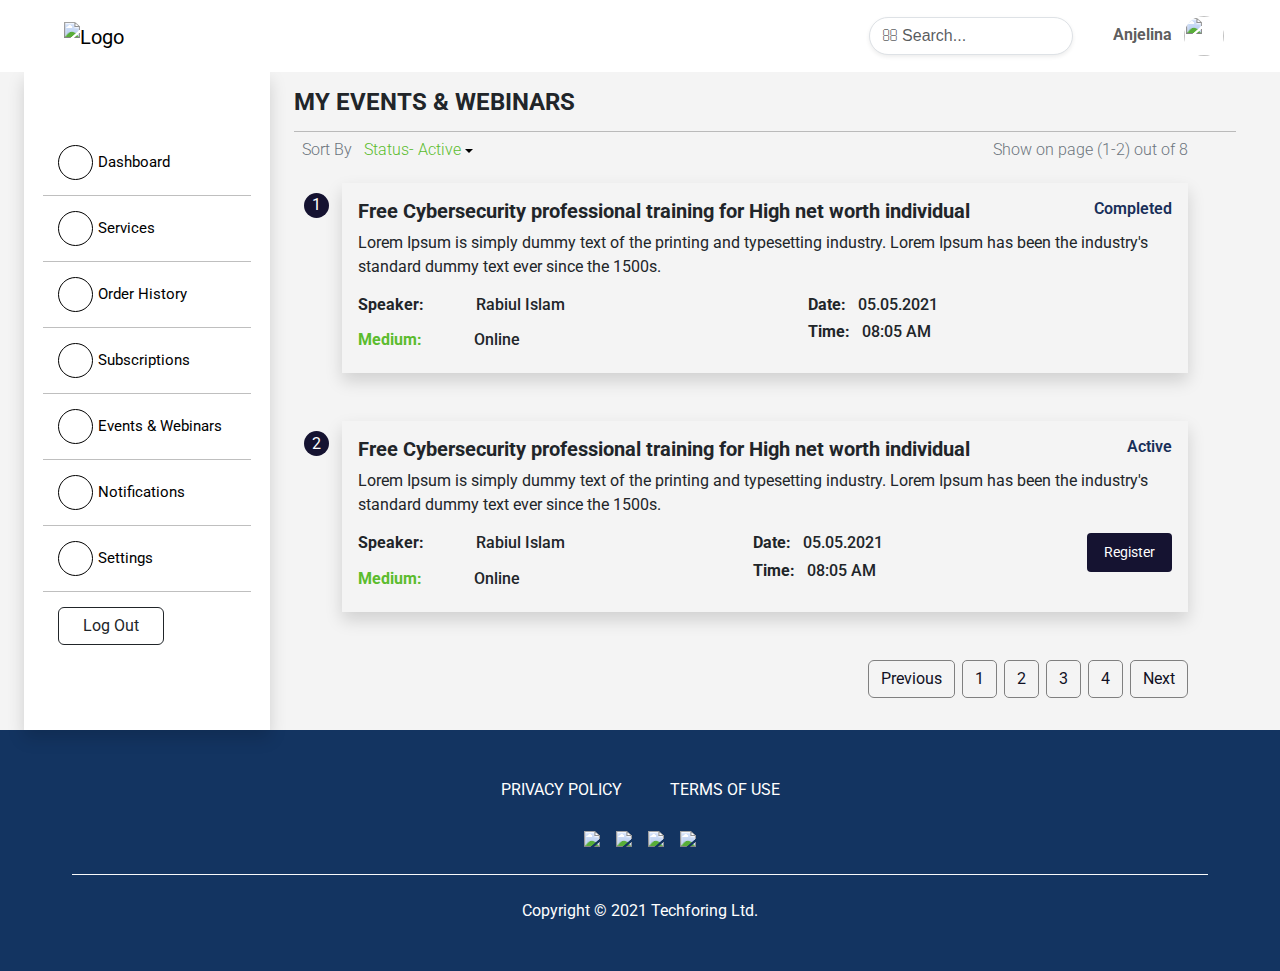
==== events.html @ d832eee8 "Add files via upload" ====
<!DOCTYPE html>
<html lang="en">

<head>
    <meta charset="UTF-8">
    <meta http-equiv="X-UA-Compatible" content="IE=edge">
    <meta name="viewport" content="width=device-width, initial-scale=1.0">
    <link rel="shortcut icon" href="./tfimg/Techforing-Icon.png" type="image/x-icon">
    <title>Services</title>
    <script src="https://kit.fontawesome.com/cf18cbc6fa.js" crossorigin="anonymous"></script>
    <link href="https://cdn.jsdelivr.net/npm/bootstrap@5.0.2/dist/css/bootstrap.min.css" rel="stylesheet">
    <link rel="stylesheet" href="style.css">


</head>

<body>

    <header>
        <nav class="navbar navbar-expand-lg navbar-light bg-white">
            <div class="container-fluid d-flex justify-content-lg-around px-1 px-md-5">
                <a class="navbar-brand ps-0 ps-md-3" href="index.html">
                    <img src="./tfimg/logo.png" width="130" height="65" alt="Logo">
                </a>
                <button class="navbar-toggler" type="button" data-bs-toggle="collapse" data-bs-target="#navbarSupportedContent" aria-controls="navbarSupportedContent" aria-expanded="false" aria-label="Toggle navigation">
                    <span class="navbar-toggler-icon"></span>
                </button>
                <div class="collapse navbar-collapse" id="navbarSupportedContent">
                    <ul class="navbar-nav ms-auto mb-2 mb-lg-0 d-flex align-items-center fw-bolder">
                        <li class="nav-item me-4">
                            <form class="d-flex">
                                <input class="form-control me-2 rounded-pill shadow-sm fontAwesome" type="search" placeholder="&#xf002; Search..." aria-label="Search">
                            </form>
                        </li>

                        <li class="nav-item dropdown">
                            <a class="nav-link" href="#" id="navbarDropdown" role="button" data-bs-toggle="dropdown" aria-expanded="false">
                                Anjelina
                                <img class="ms-2 rounded-circle" src="./tfimg/anjelina.jpg" width="40" height="40"
                                    alt="">
                            </a>
                            <ul class="dropdown-menu border-0 shadow" aria-labelledby="navbarDropdown">
                                <li>
                                    <a class="dropdown-item text-center" href="#">
                                        <i class="fas fa-user me-1"></i> My Profile</a>
                                </li>
                                <li>
                                    <a class="dropdown-item text-center" href="#">
                                        <i class="fas fa-pen me-1"></i> Edit Profile
                                    </a>
                                </li>

                            </ul>
                        </li>
                    </ul>

                </div>
            </div>
        </nav>
    </header>


    <main class="bg-main">

        <div class="offcanvas offcanvas-start" tabindex="-1" id="offcanvasExample" aria-labelledby="offcanvasExampleLabel">
            <div class="offcanvas-header">
                <h5 class="offcanvas-title" id="offcanvasExampleLabel">Menubar</h5>
                <button type="button" class="btn-close text-reset" data-bs-dismiss="offcanvas" aria-label="Close"></button>
            </div>
            <div class="offcanvas-body">
                <ul class="menubar">
                    <li>
                        <a href="dashboard.html">
                            <i class="fas fa-home"></i> Dashboard
                        </a>
                    </li>
                    <li>
                        <a href="services.html">
                            <i class="fas fa-user-cog"></i> Services
                        </a>
                    </li>
                    <li>
                        <a href="orders.html">
                            <i class="fas fa-shopping-cart"></i> Order History
                        </a>
                    </li>
                    <li>
                        <a href="">
                            <i class="fas fa-dollar-sign"></i> Subscriptions
                        </a>
                    </li>
                    <li>
                        <a href="">
                            <i class="far fa-calendar"></i> Events & Webinars
                        </a>
                    </li>
                    <li>
                        <a href="">
                            <i class="far fa-bell"></i> Notifications
                        </a>
                    </li>
                    <li>
                        <a href="">
                            <i class="fas fa-cog"></i> Settings
                        </a>
                    </li>
                    <li>
                        <button type="button" class="btn btn-outline-dark px-4">Log Out</button>
                    </li>
                </ul>
            </div>
        </div>


        <div class="row p-0 mx-0 container-fluid px-0 px-md-4">
            <div class="w-20 bg-white shadow px-1 pt-5 d-none d-lg-block">
                <ul class="menubar">
                    <li>
                        <a href="dashboard.html">
                            <i class="fas fa-home"></i> <span>Dashboard</span>
                        </a>
                    </li>
                    <li>
                        <a href="services.html">
                            <i class="fas fa-user-cog"></i> Services
                        </a>
                    </li>
                    <li>
                        <a href="orders.html">
                            <i class="fas fa-shopping-cart"></i> Order History
                        </a>
                    </li>
                    <li>
                        <a href="">
                            <i class="fas fa-dollar-sign"></i> Subscriptions
                        </a>
                    </li>
                    <li>
                        <a href="">
                            <i class="far fa-calendar"></i> Events & Webinars
                        </a>
                    </li>
                    <li>
                        <a href="">
                            <i class="far fa-bell"></i> Notifications
                        </a>
                    </li>
                    <li>
                        <a href="">
                            <i class="fas fa-cog"></i> Settings
                        </a>
                    </li>
                    <li>
                        <button type="button" class="btn btn-outline-dark px-4">Log Out</button>
                    </li>
                </ul>
            </div>
            <div class="col-12 w-80 ps-lg-3 py-3">

                <button class="btn btn-sm px-3 btn-outline-primary mx-auto mb-5 d-block d-lg-none" type="button" data-bs-toggle="offcanvas" data-bs-target="#offcanvasExample" aria-controls="offcanvasExample">
                    <i class="fas fa-long-arrow-alt-right"></i>
                </button>

                <section class="position-relative px-2">
                    <h4 class="fw-bold border-bottom border-gray pb-14p">MY EVENTS & WEBINARS
                    </h4>

                    <div class="events">
                        <div class="row d-flex justify-content-between ps-2 pe-5">
                            <div class="col-auto">
                                <div class="d-flex">
                                    <h6 class="fw-light text-secondary">Sort By <span class="ms-2 text-green" id="selectedItem">Status- Active</span>
                                    </h6>
                                    <div class="dropdown sorting">
                                        <button class="border-0 bg-transparent p-0 dropdown-toggle" type="button" id="dropdownMenuButton" data-bs-toggle="dropdown" aria-expanded="false">
                                        </button>
                                        <ul class="dropdown-menu" aria-labelledby="dropdownMenuButton">
                                            <li><button id="status-sort" class="dropdown-item">Status- Active</button>
                                            </li>
                                            <li><button class="dropdown-item">Date</button></li>
                                        </ul>
                                    </div>

                                </div>

                            </div>
                            <div class="col-auto">
                                <h6 class="fw-light text-secondary">Show on page (1-2) out of 8</h6>
                            </div>
                        </div>
                        <div class="event-row">
                            <span class="p-1 rounded-circle bg-navy position-absolute start-10p top-10p text-white">1</span>
                            <div class="p-3 shadow">
                                <div class="position-relative">
                                    <h5 class="fw-bold">Free Cybersecurity professional training for High net worth individual
                                    </h5>
                                    <h6 class="status">Completed</h6>
                                </div>
                                <p>Lorem Ipsum is simply dummy text of the printing and typesetting industry. Lorem Ipsum has been the industry's standard dummy text ever since the 1500s.</p>
                                <div class="row d-flex justify-content-between">
                                    <div class="col-auto">
                                        <h6><span class="fw-bold me-5">Speaker:</span> Rabiul Islam</h6>
                                        <h6 class="mt-3"><span class="fw-bold me-5 text-green">Medium:</span> Online
                                        </h6>
                                    </div>
                                    <div class="col-auto ">
                                        <h6>
                                            <i class="far fa-calendar-check "></i>
                                            <span class=" fw-bold mx-2 ">Date:</span>
                                            <span class="eventDate">05.05.2021</span>
                                        </h6>
                                        <h6>
                                            <i class="mt-3 far fa-clock "></i>
                                            <span class=" fw-bold mx-2 ">Time:</span> 08:05 AM
                                        </h6>
                                    </div>
                                    <div class="col-auto">
                                        <button class="d-none btn btn-sm bg-navy ms-0 ms-md-4 text-white px-3 py-2 ">Register</button>
                                    </div>
                                </div>
                            </div>
                        </div>
                        <div class="event-row">
                            <span class="p-1 rounded-circle bg-navy position-absolute start-10p top-10p text-white">2</span>
                            <div class="p-3 shadow">
                                <div class="position-relative">
                                    <h5 class="fw-bold">Free Cybersecurity professional training for High net worth individual
                                    </h5>
                                    <h6 class="status">Active</h6>
                                </div>
                                <p>Lorem Ipsum is simply dummy text of the printing and typesetting industry. Lorem Ipsum has been the industry's standard dummy text ever since the 1500s.</p>
                                <div class="row d-flex justify-content-between">
                                    <div class="col-auto">
                                        <h6><span class="fw-bold me-5">Speaker:</span> Rabiul Islam</h6>
                                        <h6 class="mt-3"><span class="fw-bold me-5 text-green">Medium:</span> Online
                                        </h6>
                                    </div>
                                    <div class="col-auto ">
                                        <h6>
                                            <i class="far fa-calendar-check "></i>
                                            <span class=" fw-bold mx-2 ">Date:</span> <span class="eventDate">05.05.2021</span>
                                        </h6>
                                        <h6>
                                            <i class="mt-3 far fa-clock "></i>
                                            <span class=" fw-bold mx-2 ">Time:</span> 08:05 AM
                                        </h6>
                                    </div>
                                    <div class="col-auto">
                                        <button class=" btn btn-sm bg-navy ms-0 ms-md-4 text-white px-3 py-2 ">Register</button>
                                    </div>
                                </div>
                            </div>
                        </div>
                        <div class="event-row">
                            <span class="p-1 rounded-circle bg-navy position-absolute start-10p top-10p text-white">3</span>
                            <div class="p-3 shadow">
                                <div class="position-relative">
                                    <h5 class="fw-bold">Free Cybersecurity professional training for High net worth individual
                                    </h5>
                                    <h6 class="status">Completed</h6>
                                </div>
                                <p>Lorem Ipsum is simply dummy text of the printing and typesetting industry. Lorem Ipsum has been the industry's standard dummy text ever since the 1500s.</p>
                                <div class="row d-flex justify-content-between">
                                    <div class="col-auto">
                                        <h6><span class="fw-bold me-5">Speaker:</span> Rabiul Islam</h6>
                                        <h6 class="mt-3"><span class="fw-bold me-5 text-green">Medium:</span> Online
                                        </h6>
                                    </div>
                                    <div class="col-auto ">
                                        <h6>
                                            <i class="far fa-calendar-check "></i>
                                            <span class=" fw-bold mx-2 ">Date:</span> <span class="eventDate">05.05.2021</span>
                                        </h6>
                                        <h6>
                                            <i class="mt-3 far fa-clock "></i>
                                            <span class=" fw-bold mx-2 ">Time:</span> 08:05 AM
                                        </h6>
                                    </div>
                                    <div class="col-auto">
                                        <button class="d-none btn btn-sm bg-navy ms-0 ms-md-4 text-white px-3 py-2 ">Register</button>
                                    </div>
                                </div>
                            </div>
                        </div>
                        <div class="event-row">
                            <span class="p-1 rounded-circle bg-navy position-absolute start-10p top-10p text-white">4</span>
                            <div class="p-3 shadow">
                                <div class="position-relative">
                                    <h5 class="fw-bold">Free Cybersecurity professional training for High net worth individual
                                    </h5>
                                    <h6 class="status">Active</h6>
                                </div>
                                <p>Lorem Ipsum is simply dummy text of the printing and typesetting industry. Lorem Ipsum has been the industry's standard dummy text ever since the 1500s.</p>
                                <div class="row d-flex justify-content-between">
                                    <div class="col-auto">
                                        <h6><span class="fw-bold me-5">Speaker:</span> Rabiul Islam</h6>
                                        <h6 class="mt-3"><span class="fw-bold me-5 text-green">Medium:</span> Online
                                        </h6>
                                    </div>
                                    <div class="col-auto ">
                                        <h6>
                                            <i class="far fa-calendar-check "></i>
                                            <span class=" fw-bold mx-2 ">Date:</span> <span class="eventDate">05.05.2021</span>
                                        </h6>
                                        <h6>
                                            <i class="mt-3 far fa-clock "></i>
                                            <span class=" fw-bold mx-2 ">Time:</span> 08:05 AM
                                        </h6>
                                    </div>
                                    <div class="col-auto">
                                        <button class=" btn btn-sm bg-navy ms-0 ms-md-4 text-white px-3 py-2 ">Register</button>
                                    </div>
                                </div>
                            </div>
                        </div>
                        <div class="event-row">
                            <span class="p-1 rounded-circle bg-navy position-absolute start-10p top-10p text-white">5</span>
                            <div class="p-3 shadow">
                                <div class="position-relative">
                                    <h5 class="fw-bold">Free Cybersecurity professional training for High net worth individual
                                    </h5>
                                    <h6 class="status">Active</h6>
                                </div>
                                <p>Lorem Ipsum is simply dummy text of the printing and typesetting industry. Lorem Ipsum has been the industry's standard dummy text ever since the 1500s.</p>
                                <div class="row d-flex justify-content-between">
                                    <div class="col-auto">
                                        <h6><span class="fw-bold me-5">Speaker:</span> Rabiul Islam</h6>
                                        <h6 class="mt-3"><span class="fw-bold me-5 text-green">Medium:</span> Online
                                        </h6>
                                    </div>
                                    <div class="col-auto ">
                                        <h6>
                                            <i class="far fa-calendar-check "></i>
                                            <span class=" fw-bold mx-2 ">Date:</span> <span class="eventDate">05.05.2021</span>
                                        </h6>
                                        <h6>
                                            <i class="mt-3 far fa-clock "></i>
                                            <span class=" fw-bold mx-2 ">Time:</span> 08:05 AM
                                        </h6>
                                    </div>
                                    <div class="col-auto">
                                        <button class=" btn btn-sm bg-navy ms-0 ms-md-4 text-white px-3 py-2 ">Register</button>
                                    </div>
                                </div>
                            </div>
                        </div>
                        <div class="event-row">
                            <span class="p-1 rounded-circle bg-navy position-absolute start-10p top-10p text-white">6</span>
                            <div class="p-3 shadow">
                                <div class="position-relative">
                                    <h5 class="fw-bold">Free Cybersecurity professional training for High net worth individual
                                    </h5>
                                    <h6 class="status">Active</h6>
                                </div>
                                <p>Lorem Ipsum is simply dummy text of the printing and typesetting industry. Lorem Ipsum has been the industry's standard dummy text ever since the 1500s.</p>
                                <div class="row d-flex justify-content-between">
                                    <div class="col-auto">
                                        <h6><span class="fw-bold me-5">Speaker:</span> Rabiul Islam</h6>
                                        <h6 class="mt-3"><span class="fw-bold me-5 text-green">Medium:</span> Online
                                        </h6>
                                    </div>
                                    <div class="col-auto ">
                                        <h6>
                                            <i class="far fa-calendar-check "></i>
                                            <span class=" fw-bold mx-2 ">Date:</span> <span class="eventDate">05.05.2021</span>
                                        </h6>
                                        <h6>
                                            <i class="mt-3 far fa-clock "></i>
                                            <span class=" fw-bold mx-2 ">Time:</span> 08:05 AM
                                        </h6>
                                    </div>
                                    <div class="col-auto">
                                        <button class=" btn btn-sm bg-navy ms-0 ms-md-4 text-white px-3 py-2 ">Register</button>
                                    </div>
                                </div>
                            </div>
                        </div>
                        <div class="event-row">
                            <span class="p-1 rounded-circle bg-navy position-absolute start-10p top-10p text-white">7</span>
                            <div class="p-3 shadow">
                                <div class="position-relative">
                                    <h5 class="fw-bold">Free Cybersecurity professional training for High net worth individual
                                    </h5>
                                    <h6 class="status">Active</h6>
                                </div>
                                <p>Lorem Ipsum is simply dummy text of the printing and typesetting industry. Lorem Ipsum has been the industry's standard dummy text ever since the 1500s.</p>
                                <div class="row d-flex justify-content-between">
                                    <div class="col-auto">
                                        <h6><span class="fw-bold me-5">Speaker:</span> Rabiul Islam</h6>
                                        <h6 class="mt-3"><span class="fw-bold me-5 text-green">Medium:</span> Online
                                        </h6>
                                    </div>
                                    <div class="col-auto ">
                                        <h6>
                                            <i class="far fa-calendar-check "></i>
                                            <span class=" fw-bold mx-2 ">Date:</span> <span class="eventDate">05.05.2021</span>
                                        </h6>
                                        <h6>
                                            <i class="mt-3 far fa-clock "></i>
                                            <span class=" fw-bold mx-2 ">Time:</span> 08:05 AM
                                        </h6>
                                    </div>
                                    <div class="col-auto">
                                        <button class=" btn btn-sm bg-navy ms-0 ms-md-4 text-white px-3 py-2 ">Register</button>
                                    </div>
                                </div>
                            </div>
                        </div>
                        <div class="event-row">
                            <span class="p-1 rounded-circle bg-navy position-absolute start-10p top-10p text-white">8</span>
                            <div class="p-3 shadow">
                                <div class="position-relative">
                                    <h5 class="fw-bold">Free Cybersecurity professional training for High net worth individual
                                    </h5>
                                    <h6 class="status">Active</h6>
                                </div>
                                <p>Lorem Ipsum is simply dummy text of the printing and typesetting industry. Lorem Ipsum has been the industry's standard dummy text ever since the 1500s.</p>
                                <div class="row d-flex justify-content-between">
                                    <div class="col-auto">
                                        <h6><span class="fw-bold me-5">Speaker:</span> Rabiul Islam</h6>
                                        <h6 class="mt-3"><span class="fw-bold me-5 text-green">Medium:</span> Online
                                        </h6>
                                    </div>
                                    <div class="col-auto ">
                                        <h6>
                                            <i class="far fa-calendar-check "></i>
                                            <span class=" fw-bold mx-2 ">Date:</span> <span class="eventDate">05.05.2021</span>
                                        </h6>
                                        <h6>
                                            <i class="mt-3 far fa-clock "></i>
                                            <span class=" fw-bold mx-2 ">Time:</span> 08:05 AM
                                        </h6>
                                    </div>
                                    <div class="col-auto">
                                        <button class=" btn btn-sm bg-navy ms-0 ms-md-4 text-white px-3 py-2 ">Register</button>
                                    </div>
                                </div>
                            </div>
                        </div>
                    </div>


                    <div class="px-5 mt-5">
                        <nav aria-label="Page navigation example">
                            <ul class="pagination justify-content-end">
                                <li class="page-item">
                                    <button id="prev-btn" class="page-link">Previous</button>
                                </li>
                                <li class="page-item"><button class="page-link">1</button></li>
                                <li class="page-item"><button class="page-link">2</button></li>
                                <li class="page-item"><button class="page-link">3</button></li>
                                <li class="page-item"><button class="page-link">4</button></li>
                                <li class="page-item">
                                    <button id="next-btn" class="page-link">Next</button>
                                </li>
                            </ul>
                        </nav>
                    </div>
                </section>

            </div>
        </div>


    </main>
    <footer class=" bg-blue p-2 pt-4 p-md-5 pb-md-2 ">

        <div class=" d-flex justify-content-center mb-4 ">
            <a href=" " class=" me-5 ">PRIVACY POLICY</a>
            <a href=" ">TERMS OF USE</a>
        </div>

        <div class=" d-flex justify-content-center align-items-center ">
            <a href=" https://www.facebook.com/techforing/ ">
                <img src=" ./tfimg/facebook.png " class=" me-3 " alt=" ">
            </a>
            <a href=" https://www.linkedin.com/company/techforingltd./ ">
                <img src=" ./tfimg/linkedin.png " class=" me-3 " alt=" ">
            </a>
            <a href=" https://twitter.com/techforingltd?lang=en ">
                <img src=" ./tfimg/twitter-(1).png " class=" me-3 " alt=" ">
            </a>
            <a href=" https://www.instagram.com/techforingltd/ ">
                <img src=" ./tfimg/Instagram.png " alt=" ">
            </a>
        </div>

        <div class=" p-3 p-md-4 pb-2 text-center text-white ">
            <p class=" pt-4 border-top border-light ">Copyright &copy; 2021 Techforing Ltd.
            </p>
        </div>
    </footer>

    <script src=" https://cdn.jsdelivr.net/npm/bootstrap@5.0.2/dist/js/bootstrap.bundle.min.js "></script>
    <script src=" menubar.js "></script>
    <script>
        let selectedItem = document.getElementById('selectedItem');

        let dropdownItems = document.querySelectorAll('.sorting .dropdown-menu .dropdown-item');
        dropdownItems.forEach(item => {
            item.addEventListener('click', () => {
                selectedItem.textContent = item.textContent;
            });
        });


        let statusList = document.querySelectorAll('.event-row .status');
        let eventsContainer = document.querySelector('.events');
        let events = document.querySelectorAll('.event-row');
        let pagesBtn = Array.from(document.querySelectorAll('.pagination li'));
        let prev = document.getElementById('prev-btn');
        let next = document.getElementById('next-btn');
        let statusSortBtn = document.getElementById('status-sort');
        let activeState = 0;
        let pageNo = 0;
        let sorted = false;


        function sorting() {
            let statusArray = [];
            statusList.forEach(status => {
                statusArray.push(status.childNodes[0].textContent);
            });

            let eventsSorted = Array.from(eventsContainer.children);
            eventsSorted.shift();
            let len = statusArray.length;
            for (let i = 0; i < len; i++) {
                for (let j = 0; j < len; j++) {
                    if (statusArray[j] > statusArray[j + 1]) {
                        let tmp = statusArray[j];
                        statusArray[j] = statusArray[j + 1];
                        statusArray[j + 1] = tmp;
                        // for html divs sorting 
                        tmp = eventsSorted[j];
                        eventsSorted[j] = eventsSorted[j + 1];
                        eventsSorted[j + 1] = tmp;
                    }
                }
            }
            eventsSorted.forEach((event, index) => {
                events[index].outerHTML = event.outerHTML;
            });
        }
        statusSortBtn.addEventListener('click', () => {
            if (!sorted) {
                sorting();
                events = document.querySelectorAll('.event-row');
                activeState = 0;
                updateActiveRow('none');
                sorted = true;
            }
        });



        let updateActiveRow = (slide) => {
            events.forEach(row => {
                row.classList.add('d-none');
                if (row.classList.contains('slide-right'))
                    row.classList.remove('slide-right');
                if (row.classList.contains('slide-left'))
                    row.classList.remove('slide-left');
            });

            if (activeState >= events.length || activeState < 0) {
                activeState = 0;
            }
            events[activeState].classList.remove('d-none');
            events[activeState + 1].classList.remove('d-none');

            events[activeState].style.marginTop = '1rem';
            events[activeState + 1].style.marginTop = '3rem';

            if (slide == 'right') {
                events[activeState].classList.add('slide-right');
                events[activeState + 1].classList.add('slide-right');
            } else if (slide == 'left') {
                events[activeState].classList.add('slide-left');
                events[activeState + 1].classList.add('slide-left');
            }

        }

        pagesBtn.shift();
        pagesBtn.pop();

        pagesBtn.forEach((btn) => {
            btn.addEventListener('click', () => {
                let index = parseInt(btn.textContent);
                let slide = pageNo < index ? 'right' : 'left';
                activeState = index == 1 ? 0 : (index * 2) - 2;
                updateActiveRow(slide);
                pageNo = index;
            })
        });

        updateActiveRow('none');

        next.addEventListener('click', () => {
            activeState += 2;
            updateActiveRow('right');
        });
        prev.addEventListener('click', () => {
            activeState -= 2;
            updateActiveRow('left');
        });
    </script>
</body>

</html>
---- style.css ----
@import url('https://fonts.googleapis.com/css2?family=Roboto&display=swap');
body {
    font-family: 'Roboto', sans-serif;
}

.nav-item .dropdown-menu li a {
    padding: 10px;
}

.nav-item .dropdown-menu li:hover {
    border-left: 4px solid rgb(130, 190, 40);
}

.menubar {
    list-style-type: none;
    padding: 10px 15px;
}

.menubar li {
    padding: 15px 0;
    padding-left: 15px;
    border-bottom: 1px solid rgba(128, 128, 128, 0.5);
}

.menubar li a {
    text-decoration: none;
    font-size: 15px;
    text-align: center;
    color: black;
    display: flex;
    align-items: center;
}

.menubar li:last-child {
    border: none;
}

.menubar li i {
    padding: 8px;
    border: 1px solid black;
    border-radius: 50%;
    width: 35px;
    height: 35px;
    margin-right: 5px;
    display: flex;
    justify-content: center;
    align-items: center;
}


/* .menubar li i:after {
    content: '';
    padding-top: 100%;
    display: inline-block;
    vertical-align: middle;
} */


/* custom styles  */

.bg-main {
    background-color: #F4F4F4;
}

.bg-navy {
    background-color: #151331;
}

.bg-lightgreen {
    background-color: #E1E6F1;
}

.bg-blue {
    background-color: rgb(19, 52, 97);
}

.text-navy {
    color: #182F59;
}

.text-green {
    color: #5BBC2E;
}

.border-gray {
    border-color: rgba(128, 128, 128, 0.5) !important;
}

.fs-14 {
    font-size: 14px;
}

.fw-semi {
    font-weight: 600;
}

.pb-14p {
    padding-bottom: 14px !important;
}

.top-10p {
    top: 10px !important;
}

.start-10p {
    left: 10px !important;
}

.rounded-5 {
    border-radius: 0.75rem !important;
}

.pagination .page-item:not(:last-child) {
    margin-right: 0.5rem !important;
}

.pagination .page-link {
    color: #111125;
    background: transparent;
    border-radius: 5px;
    border-color: gray;
}

.pagination .page-link:hover {
    background: rgb(230, 229, 229);
}

.pagination .page-link:hover {
    color: #111125;
}

.shadow-md {
    box-shadow: 5px 0.5rem 0.25rem rgba(0, 0, 0, .15) !important;
}

.view-btn {
    text-decoration: none;
    color: rgb(130, 190, 40);
}

.view-btn:hover {
    text-decoration: underline;
    color: rgb(100, 156, 15);
}

.fontAwesome {
    font-family: 'Helvetica', FontAwesome, sans-serif;
}

.text-justify {
    text-align: justify;
}

.line-top-blue::before {
    content: '';
    height: 4px;
    display: inline-block;
    background-color: #182F59;
    margin: 10px auto;
    width: 100%;
}


/* dashboard heading  */

.dashboard-heading h1 {
    font-size: 30px;
}


/* reading list  */

.reading-list .row::after {
    content: '';
    height: 1px;
    display: inline-block;
    background-color: rgba(128, 128, 128, 0.493);
    margin: 10px auto;
    width: 98%;
}

.show-next {
    animation: fadeIn 1s;
}

@keyframes fadeIn {
    0% {
        background-color: rgb(107, 219, 141);
        opacity: 0;
    }
    50% {
        opacity: 0.5;
    }
    100% {
        background-color: white;
        opacity: 1;
    }
}


/*----------------------------
    Services page start 
------------------------------*/

.preview-form {
    margin-top: 2rem;
}

.whom-we-serve h6::before,
.process-of-cleaning h6::before {
    content: '\25CF';
    font-size: 20px;
    color: #182F59;
    margin-right: 5px;
}

ul,
ol {
    padding-left: 1rem;
}

ul li,
ol li {
    list-style-position: outside;
}


/*----------------------------
    Services page end
------------------------------*/

.event-row {
    padding-right: 3rem!important;
    padding-left: 3rem!important;
    position: relative;
}

.event-row>span {
    width: 25px;
    height: 25px;
    display: flex;
    justify-content: center;
    align-items: center;
}

.event-row .status {
    right: 0;
    top: 0;
    position: absolute;
    font-weight: 600;
    color: #182F59;
}

.slide-right {
    animation: slideRight 1s forwards;
    position: relative;
}

@keyframes slideRight {
    0% {
        left: -100%;
        opacity: 0;
    }
    100% {
        left: 0;
        opacity: 1;
    }
}

.slide-left {
    animation: slideLeft 1s backwards;
    position: relative;
}

@keyframes slideLeft {
    0% {
        right: -100%;
        opacity: 0;
    }
    100% {
        right: 0;
        opacity: 1;
    }
}


/* footer  */

footer a {
    text-decoration: none;
    color: white;
}

footer a:hover {
    color: rgb(211, 209, 209);
    transition: color 0.5s linear;
}

footer img {
    width: 40px;
    height: 40px;
}

footer img:hover {
    width: 50px;
    height: 50px;
    transition: width .2s, height .2s linear;
}


/* responsiveness */

@media (min-width: 992px) {
    .col-w-45 {
        width: 45% !important;
    }
    .w-20 {
        width: 20%;
    }
    .w-80 {
        width: 80%;
    }
}

@media (min-width: 768px) {
    .col-w-45 {
        width: 48% !important;
    }
}

@media (min-width: 550px) {
    .top-sm-0 {
        top: 0 !important;
    }
    .preview-form {
        margin-top: 0;
    }
}
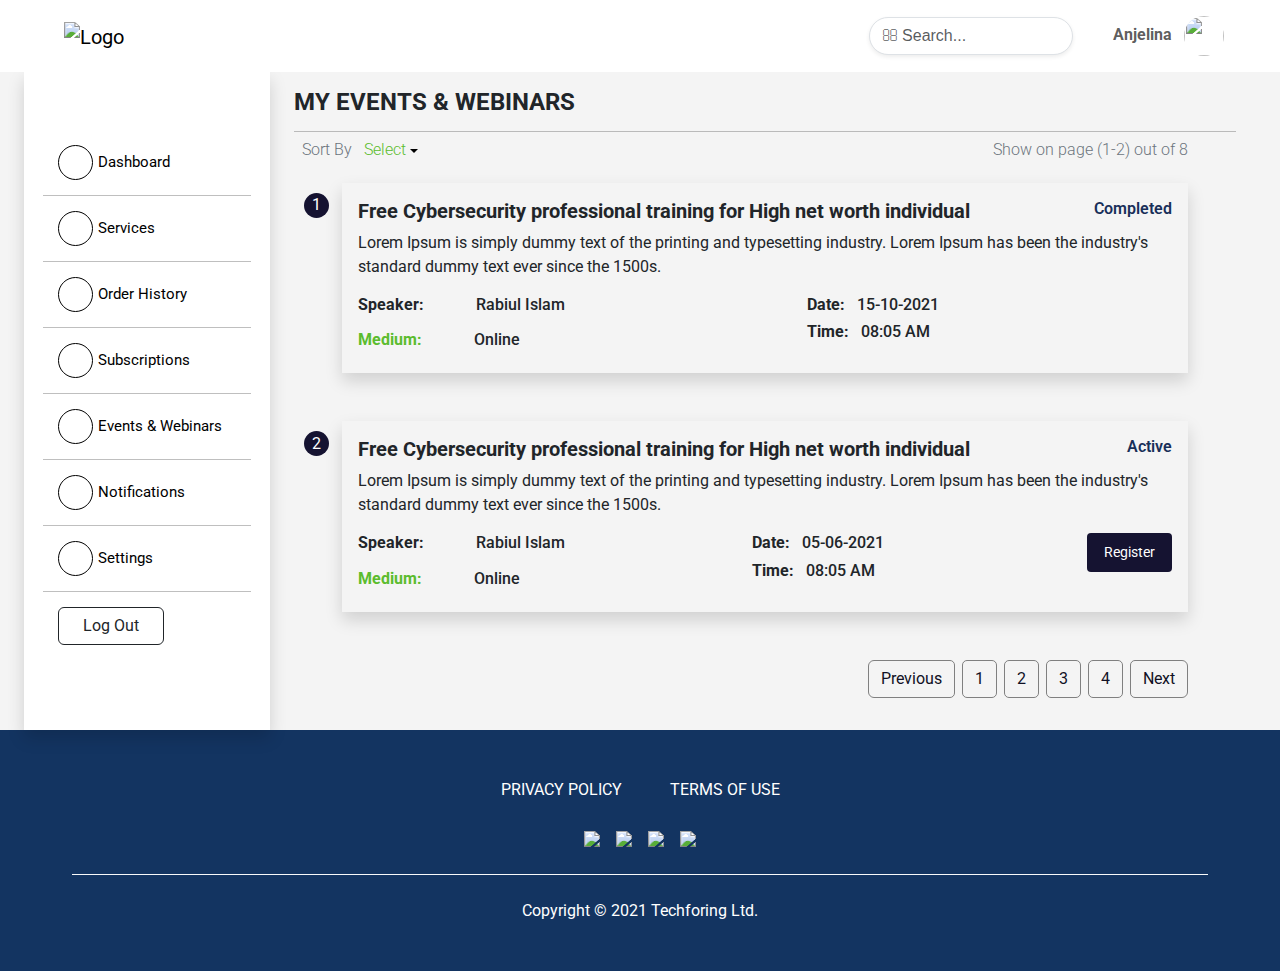
==== commit abedec01: "Update events.html" ====
--- a/events.html
+++ b/events.html
@@ -169,7 +169,7 @@
                         <div class="row d-flex justify-content-between ps-2 pe-5">
                             <div class="col-auto">
                                 <div class="d-flex">
-                                    <h6 class="fw-light text-secondary">Sort By <span class="ms-2 text-green" id="selectedItem">Status- Active</span>
+                                    <h6 class="fw-light text-secondary">Sort By <span class="ms-2 text-green" id="selectedItem">Select</span>
                                     </h6>
                                     <div class="dropdown sorting">
                                         <button class="border-0 bg-transparent p-0 dropdown-toggle" type="button" id="dropdownMenuButton" data-bs-toggle="dropdown" aria-expanded="false">
@@ -177,7 +177,7 @@
                                         <ul class="dropdown-menu" aria-labelledby="dropdownMenuButton">
                                             <li><button id="status-sort" class="dropdown-item">Status- Active</button>
                                             </li>
-                                            <li><button class="dropdown-item">Date</button></li>
+                                            <li><button id="date-sort" class="dropdown-item">Date</button></li>
                                         </ul>
                                     </div>
 
@@ -207,7 +207,7 @@
                                         <h6>
                                             <i class="far fa-calendar-check "></i>
                                             <span class=" fw-bold mx-2 ">Date:</span>
-                                            <span class="eventDate">05.05.2021</span>
+                                            <span class="eventDate">15-10-2021</span>
                                         </h6>
                                         <h6>
                                             <i class="mt-3 far fa-clock "></i>
@@ -238,7 +238,7 @@
                                     <div class="col-auto ">
                                         <h6>
                                             <i class="far fa-calendar-check "></i>
-                                            <span class=" fw-bold mx-2 ">Date:</span> <span class="eventDate">05.05.2021</span>
+                                            <span class=" fw-bold mx-2 ">Date:</span> <span class="eventDate">05-06-2021</span>
                                         </h6>
                                         <h6>
                                             <i class="mt-3 far fa-clock "></i>
@@ -269,7 +269,7 @@
                                     <div class="col-auto ">
                                         <h6>
                                             <i class="far fa-calendar-check "></i>
-                                            <span class=" fw-bold mx-2 ">Date:</span> <span class="eventDate">05.05.2021</span>
+                                            <span class=" fw-bold mx-2 ">Date:</span> <span class="eventDate">05-07-2021</span>
                                         </h6>
                                         <h6>
                                             <i class="mt-3 far fa-clock "></i>
@@ -300,7 +300,7 @@
                                     <div class="col-auto ">
                                         <h6>
                                             <i class="far fa-calendar-check "></i>
-                                            <span class=" fw-bold mx-2 ">Date:</span> <span class="eventDate">05.05.2021</span>
+                                            <span class=" fw-bold mx-2 ">Date:</span> <span class="eventDate">05-05-2021</span>
                                         </h6>
                                         <h6>
                                             <i class="mt-3 far fa-clock "></i>
@@ -331,7 +331,7 @@
                                     <div class="col-auto ">
                                         <h6>
                                             <i class="far fa-calendar-check "></i>
-                                            <span class=" fw-bold mx-2 ">Date:</span> <span class="eventDate">05.05.2021</span>
+                                            <span class=" fw-bold mx-2 ">Date:</span> <span class="eventDate">05-08-2021</span>
                                         </h6>
                                         <h6>
                                             <i class="mt-3 far fa-clock "></i>
@@ -362,7 +362,7 @@
                                     <div class="col-auto ">
                                         <h6>
                                             <i class="far fa-calendar-check "></i>
-                                            <span class=" fw-bold mx-2 ">Date:</span> <span class="eventDate">05.05.2021</span>
+                                            <span class=" fw-bold mx-2 ">Date:</span> <span class="eventDate">05-05-2021</span>
                                         </h6>
                                         <h6>
                                             <i class="mt-3 far fa-clock "></i>
@@ -393,7 +393,7 @@
                                     <div class="col-auto ">
                                         <h6>
                                             <i class="far fa-calendar-check "></i>
-                                            <span class=" fw-bold mx-2 ">Date:</span> <span class="eventDate">05.05.2021</span>
+                                            <span class=" fw-bold mx-2 ">Date:</span> <span class="eventDate">05-09-2021</span>
                                         </h6>
                                         <h6>
                                             <i class="mt-3 far fa-clock "></i>
@@ -424,7 +424,7 @@
                                     <div class="col-auto ">
                                         <h6>
                                             <i class="far fa-calendar-check "></i>
-                                            <span class=" fw-bold mx-2 ">Date:</span> <span class="eventDate">05.05.2021</span>
+                                            <span class=" fw-bold mx-2 ">Date:</span> <span class="eventDate">05-05-2021</span>
                                         </h6>
                                         <h6>
                                             <i class="mt-3 far fa-clock "></i>
@@ -505,32 +505,44 @@
 
 
         let statusList = document.querySelectorAll('.event-row .status');
+        let dateList = document.querySelectorAll('.event-row .eventDate');
         let eventsContainer = document.querySelector('.events');
         let events = document.querySelectorAll('.event-row');
         let pagesBtn = Array.from(document.querySelectorAll('.pagination li'));
         let prev = document.getElementById('prev-btn');
         let next = document.getElementById('next-btn');
         let statusSortBtn = document.getElementById('status-sort');
+        let dateSortBtn = document.getElementById('date-sort');
         let activeState = 0;
         let pageNo = 0;
-        let sorted = false;
-
-
-        function sorting() {
-            let statusArray = [];
-            statusList.forEach(status => {
-                statusArray.push(status.childNodes[0].textContent);
-            });
+        let sortedStatus, sortedDate = false;
+
+
+
+        function sorting(type) {
+            let array = [];
+
+            if (type == 'date') {
+                dateList.forEach(date => {
+                    array.push(date.childNodes[0].textContent);
+                    console.log(date.childNodes[0].textContent);
+                });
+            } else {
+                statusList.forEach(status => {
+                    array.push(status.childNodes[0].textContent);
+                });
+            }
+
 
             let eventsSorted = Array.from(eventsContainer.children);
             eventsSorted.shift();
-            let len = statusArray.length;
+            let len = array.length;
             for (let i = 0; i < len; i++) {
                 for (let j = 0; j < len; j++) {
-                    if (statusArray[j] > statusArray[j + 1]) {
-                        let tmp = statusArray[j];
-                        statusArray[j] = statusArray[j + 1];
-                        statusArray[j + 1] = tmp;
+                    if (array[j] > array[j + 1]) {
+                        let tmp = array[j];
+                        array[j] = array[j + 1];
+                        array[j + 1] = tmp;
                         // for html divs sorting 
                         tmp = eventsSorted[j];
                         eventsSorted[j] = eventsSorted[j + 1];
@@ -542,13 +554,23 @@
                 events[index].outerHTML = event.outerHTML;
             });
         }
+
         statusSortBtn.addEventListener('click', () => {
-            if (!sorted) {
+            if (!sortedStatus) {
                 sorting();
                 events = document.querySelectorAll('.event-row');
                 activeState = 0;
                 updateActiveRow('none');
-                sorted = true;
+                sortedStatus = true;
+            }
+        });
+        dateSortBtn.addEventListener('click', () => {
+            if (!sortedDate) {
+                sorting();
+                events = document.querySelectorAll('.event-row');
+                activeState = 0;
+                updateActiveRow('none');
+                sortedDate = true;
             }
         });
 
@@ -608,4 +630,4 @@
     </script>
 </body>
 
-</html>+</html>
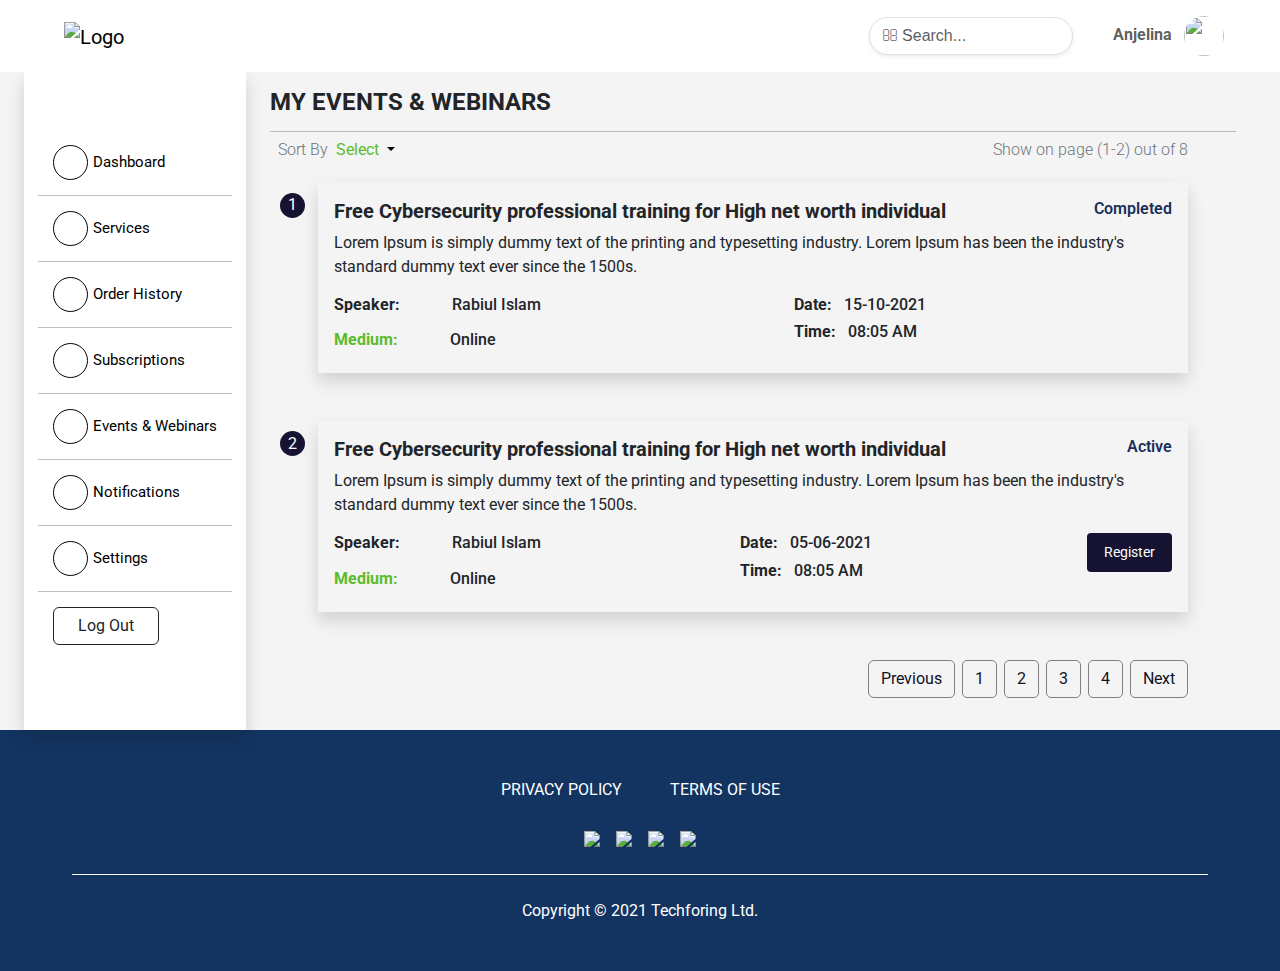
==== commit 1be4392d: "Add files via upload" ====
--- a/events.html
+++ b/events.html
@@ -6,7 +6,7 @@
     <meta http-equiv="X-UA-Compatible" content="IE=edge">
     <meta name="viewport" content="width=device-width, initial-scale=1.0">
     <link rel="shortcut icon" href="./tfimg/Techforing-Icon.png" type="image/x-icon">
-    <title>Services</title>
+    <title>Events</title>
     <script src="https://kit.fontawesome.com/cf18cbc6fa.js" crossorigin="anonymous"></script>
     <link href="https://cdn.jsdelivr.net/npm/bootstrap@5.0.2/dist/css/bootstrap.min.css" rel="stylesheet">
     <link rel="stylesheet" href="style.css">
@@ -85,22 +85,22 @@
                         </a>
                     </li>
                     <li>
-                        <a href="">
+                        <a href="subscriptions.html">
                             <i class="fas fa-dollar-sign"></i> Subscriptions
                         </a>
                     </li>
                     <li>
-                        <a href="">
+                        <a href="events.html">
                             <i class="far fa-calendar"></i> Events & Webinars
                         </a>
                     </li>
                     <li>
-                        <a href="">
+                        <a href="notifications.html">
                             <i class="far fa-bell"></i> Notifications
                         </a>
                     </li>
                     <li>
-                        <a href="">
+                        <a href="settings.html">
                             <i class="fas fa-cog"></i> Settings
                         </a>
                     </li>
@@ -117,7 +117,7 @@
                 <ul class="menubar">
                     <li>
                         <a href="dashboard.html">
-                            <i class="fas fa-home"></i> <span>Dashboard</span>
+                            <i class="fas fa-home"></i> Dashboard
                         </a>
                     </li>
                     <li>
@@ -131,22 +131,22 @@
                         </a>
                     </li>
                     <li>
-                        <a href="">
+                        <a href="subscriptions.html">
                             <i class="fas fa-dollar-sign"></i> Subscriptions
                         </a>
                     </li>
                     <li>
-                        <a href="">
+                        <a href="events.html">
                             <i class="far fa-calendar"></i> Events & Webinars
                         </a>
                     </li>
                     <li>
-                        <a href="">
+                        <a href="notifications.html">
                             <i class="far fa-bell"></i> Notifications
                         </a>
                     </li>
                     <li>
-                        <a href="">
+                        <a href="settings.html">
                             <i class="fas fa-cog"></i> Settings
                         </a>
                     </li>
@@ -161,7 +161,8 @@
                     <i class="fas fa-long-arrow-alt-right"></i>
                 </button>
 
-                <section class="position-relative px-2">
+
+                <section class="position-relative px-0 px-md-2 overflow-hidden">
                     <h4 class="fw-bold border-bottom border-gray pb-14p">MY EVENTS & WEBINARS
                     </h4>
 
@@ -169,30 +170,50 @@
                         <div class="row d-flex justify-content-between ps-2 pe-5">
                             <div class="col-auto">
                                 <div class="d-flex">
-                                    <h6 class="fw-light text-secondary">Sort By <span class="ms-2 text-green" id="selectedItem">Select</span>
+                                    <h6 class="fw-light text-secondary">Sort By
                                     </h6>
                                     <div class="dropdown sorting">
-                                        <button class="border-0 bg-transparent p-0 dropdown-toggle" type="button" id="dropdownMenuButton" data-bs-toggle="dropdown" aria-expanded="false">
+                                        <button class="dropdown-toggle" type="button" id="dropdownMenuButton" data-bs-toggle="dropdown" aria-expanded="false"><span
+                                                class="ms-2 text-green" id="selectedItem">Select</span>
                                         </button>
+
                                         <ul class="dropdown-menu" aria-labelledby="dropdownMenuButton">
-                                            <li><button id="status-sort" class="dropdown-item">Status- Active</button>
+                                            <li><button class="dropdown-item" onclick="location.reload();">Default</button></li>
+                                            <li>
+                                                <button class="dropdown-item">Status &#x25BA;</button>
+                                                <ul class="dropdown-menu dropdown-submenu">
+                                                    <li>
+                                                        <button id="status-active" class="dropdown-item">Active</button>
+                                                        <button id="status-completed" class="dropdown-item">Completed</button>
+                                                    </li>
+                                                </ul>
                                             </li>
-                                            <li><button id="date-sort" class="dropdown-item">Date</button></li>
+                                            <li>
+                                                <button class="dropdown-item time-btn">
+                                                    Choose Time &#x25BA;
+                                                </button>
+                                                <ul class="dropdown-menu dropdown-submenu">
+                                                    <li>
+                                                        <button class="dropdown-item">
+                                                            <input type="month" name="" id="event-time">
+                                                        </button>
+                                                    </li>
+                                                </ul>
+                                            </li>
                                         </ul>
                                     </div>
 
                                 </div>
-
                             </div>
                             <div class="col-auto">
-                                <h6 class="fw-light text-secondary">Show on page (1-2) out of 8</h6>
-                            </div>
-                        </div>
-                        <div class="event-row">
-                            <span class="p-1 rounded-circle bg-navy position-absolute start-10p top-10p text-white">1</span>
-                            <div class="p-3 shadow">
-                                <div class="position-relative">
-                                    <h5 class="fw-bold">Free Cybersecurity professional training for High net worth individual
+                                <h6 class="fw-light text-secondary">Show on page (<span id="current-events-no">1-2</span>) out of 8</h6>
+                            </div>
+                        </div>
+                        <div class="event-row">
+                            <span class="event-order">1</span>
+                            <div class="p-3 shadow">
+                                <div class="position-relative">
+                                    <h5 class="text-truncate">Free Cybersecurity professional training for High net worth individual
                                     </h5>
                                     <h6 class="status">Completed</h6>
                                 </div>
@@ -221,10 +242,10 @@
                             </div>
                         </div>
                         <div class="event-row">
-                            <span class="p-1 rounded-circle bg-navy position-absolute start-10p top-10p text-white">2</span>
-                            <div class="p-3 shadow">
-                                <div class="position-relative">
-                                    <h5 class="fw-bold">Free Cybersecurity professional training for High net worth individual
+                            <span class="event-order">2</span>
+                            <div class="p-3 shadow">
+                                <div class="position-relative">
+                                    <h5 class="text-truncate">Free Cybersecurity professional training for High net worth individual
                                     </h5>
                                     <h6 class="status">Active</h6>
                                 </div>
@@ -252,10 +273,10 @@
                             </div>
                         </div>
                         <div class="event-row">
-                            <span class="p-1 rounded-circle bg-navy position-absolute start-10p top-10p text-white">3</span>
-                            <div class="p-3 shadow">
-                                <div class="position-relative">
-                                    <h5 class="fw-bold">Free Cybersecurity professional training for High net worth individual
+                            <span class="event-order">3</span>
+                            <div class="p-3 shadow">
+                                <div class="position-relative">
+                                    <h5 class="text-truncate">Free Cybersecurity professional training for High net worth individual
                                     </h5>
                                     <h6 class="status">Completed</h6>
                                 </div>
@@ -283,10 +304,10 @@
                             </div>
                         </div>
                         <div class="event-row">
-                            <span class="p-1 rounded-circle bg-navy position-absolute start-10p top-10p text-white">4</span>
-                            <div class="p-3 shadow">
-                                <div class="position-relative">
-                                    <h5 class="fw-bold">Free Cybersecurity professional training for High net worth individual
+                            <span class="event-order">4</span>
+                            <div class="p-3 shadow">
+                                <div class="position-relative">
+                                    <h5 class="text-truncate">Free Cybersecurity professional training for High net worth individual
                                     </h5>
                                     <h6 class="status">Active</h6>
                                 </div>
@@ -314,10 +335,10 @@
                             </div>
                         </div>
                         <div class="event-row">
-                            <span class="p-1 rounded-circle bg-navy position-absolute start-10p top-10p text-white">5</span>
-                            <div class="p-3 shadow">
-                                <div class="position-relative">
-                                    <h5 class="fw-bold">Free Cybersecurity professional training for High net worth individual
+                            <span class="event-order">5</span>
+                            <div class="p-3 shadow">
+                                <div class="position-relative">
+                                    <h5 class="text-truncate">Free Cybersecurity professional training for High net worth individual
                                     </h5>
                                     <h6 class="status">Active</h6>
                                 </div>
@@ -345,10 +366,10 @@
                             </div>
                         </div>
                         <div class="event-row">
-                            <span class="p-1 rounded-circle bg-navy position-absolute start-10p top-10p text-white">6</span>
-                            <div class="p-3 shadow">
-                                <div class="position-relative">
-                                    <h5 class="fw-bold">Free Cybersecurity professional training for High net worth individual
+                            <span class="event-order">6</span>
+                            <div class="p-3 shadow">
+                                <div class="position-relative">
+                                    <h5 class="text-truncate">Free Cybersecurity professional training for High net worth individual
                                     </h5>
                                     <h6 class="status">Active</h6>
                                 </div>
@@ -376,10 +397,10 @@
                             </div>
                         </div>
                         <div class="event-row">
-                            <span class="p-1 rounded-circle bg-navy position-absolute start-10p top-10p text-white">7</span>
-                            <div class="p-3 shadow">
-                                <div class="position-relative">
-                                    <h5 class="fw-bold">Free Cybersecurity professional training for High net worth individual
+                            <span class="event-order">7</span>
+                            <div class="p-3 shadow">
+                                <div class="position-relative">
+                                    <h5 class="text-truncate">Free Cybersecurity professional training for High net worth individual
                                     </h5>
                                     <h6 class="status">Active</h6>
                                 </div>
@@ -407,10 +428,10 @@
                             </div>
                         </div>
                         <div class="event-row">
-                            <span class="p-1 rounded-circle bg-navy position-absolute start-10p top-10p text-white">8</span>
-                            <div class="p-3 shadow">
-                                <div class="position-relative">
-                                    <h5 class="fw-bold">Free Cybersecurity professional training for High net worth individual
+                            <span class="event-order">8</span>
+                            <div class="p-3 shadow">
+                                <div class="position-relative">
+                                    <h5 class="text-truncate">Free Cybersecurity professional training for High net worth individual
                                     </h5>
                                     <h6 class="status">Active</h6>
                                 </div>
@@ -440,9 +461,9 @@
                     </div>
 
 
-                    <div class="px-5 mt-5">
+                    <div class="px-0 px-md-5 mt-5">
                         <nav aria-label="Page navigation example">
-                            <ul class="pagination justify-content-end">
+                            <ul class="pagination justify-content-center justify-content-md-end">
                                 <li class="page-item">
                                     <button id="prev-btn" class="page-link">Previous</button>
                                 </li>
@@ -460,8 +481,6 @@
 
             </div>
         </div>
-
-
     </main>
     <footer class=" bg-blue p-2 pt-4 p-md-5 pb-md-2 ">
 
@@ -495,31 +514,47 @@
     <script src=" menubar.js "></script>
     <script>
         let selectedItem = document.getElementById('selectedItem');
-
-        let dropdownItems = document.querySelectorAll('.sorting .dropdown-menu .dropdown-item');
+        let dropdownItems = document.querySelectorAll('.sorting .dropdown-item');
         dropdownItems.forEach(item => {
             item.addEventListener('click', () => {
-                selectedItem.textContent = item.textContent;
+                if (!item.textContent.includes('Time'))
+                    selectedItem.textContent = item.textContent;
             });
         });
-
-
-        let statusList = document.querySelectorAll('.event-row .status');
-        let dateList = document.querySelectorAll('.event-row .eventDate');
+        document.getElementById('event-time').addEventListener('change', (e) => {
+            selectedItem.textContent = 'Time: ' + e.target.value;
+        });
+
+
         let eventsContainer = document.querySelector('.events');
         let events = document.querySelectorAll('.event-row');
         let pagesBtn = Array.from(document.querySelectorAll('.pagination li'));
         let prev = document.getElementById('prev-btn');
         let next = document.getElementById('next-btn');
-        let statusSortBtn = document.getElementById('status-sort');
-        let dateSortBtn = document.getElementById('date-sort');
-        let activeState = 0;
-        let pageNo = 0;
+        let statusActive = document.getElementById('status-active');
+        let statusCompleted = document.getElementById('status-completed');
+        let dateSortBtn = document.getElementById('event-time');
+        let currentEventsNo = document.getElementById('current-events-no');
+        let activeState = 0,
+            pageNo = 0;
         let sortedStatus, sortedDate = false;
 
+        let updateEventList = () => {
+            events = document.querySelectorAll('.event-row');
+            updateEventOrder(events);
+            activeState = 0;
+            updateActiveRow('none');
+        }
+        let updateEventOrder = (updatedEvents) => {
+            updatedEvents.forEach((event, index) => {
+                event.children[0].textContent = index + 1;
+            });
+        }
 
 
         function sorting(type) {
+            let statusList = document.querySelectorAll('.event-row .status');
+            let dateList = document.querySelectorAll('.event-row .eventDate');
             let array = [];
 
             if (type == 'date') {
@@ -539,14 +574,27 @@
             let len = array.length;
             for (let i = 0; i < len; i++) {
                 for (let j = 0; j < len; j++) {
-                    if (array[j] > array[j + 1]) {
-                        let tmp = array[j];
-                        array[j] = array[j + 1];
-                        array[j + 1] = tmp;
-                        // for html divs sorting 
-                        tmp = eventsSorted[j];
-                        eventsSorted[j] = eventsSorted[j + 1];
-                        eventsSorted[j + 1] = tmp;
+
+                    if (type == 'active') {
+                        if (array[j] > array[j + 1]) {
+                            let tmp = array[j];
+                            array[j] = array[j + 1];
+                            array[j + 1] = tmp;
+                            // for html divs sorting 
+                            tmp = eventsSorted[j];
+                            eventsSorted[j] = eventsSorted[j + 1];
+                            eventsSorted[j + 1] = tmp;
+                        }
+                    } else {
+                        if (array[j] < array[j + 1]) {
+                            let tmp = array[j];
+                            array[j] = array[j + 1];
+                            array[j + 1] = tmp;
+                            // for html divs sorting 
+                            tmp = eventsSorted[j];
+                            eventsSorted[j] = eventsSorted[j + 1];
+                            eventsSorted[j + 1] = tmp;
+                        }
                     }
                 }
             }
@@ -555,23 +603,13 @@
             });
         }
 
-        statusSortBtn.addEventListener('click', () => {
-            if (!sortedStatus) {
-                sorting();
-                events = document.querySelectorAll('.event-row');
-                activeState = 0;
-                updateActiveRow('none');
-                sortedStatus = true;
-            }
-        });
-        dateSortBtn.addEventListener('click', () => {
-            if (!sortedDate) {
-                sorting();
-                events = document.querySelectorAll('.event-row');
-                activeState = 0;
-                updateActiveRow('none');
-                sortedDate = true;
-            }
+        statusActive.addEventListener('click', () => {
+            sorting('active');
+            updateEventList();
+        });
+        statusCompleted.addEventListener('click', () => {
+            sorting('completed');
+            updateEventList();
         });
 
 
@@ -602,6 +640,7 @@
                 events[activeState + 1].classList.add('slide-left');
             }
 
+            currentEventsNo.textContent = (activeState + 1) + '-' + (activeState + 2);
         }
 
         pagesBtn.shift();
@@ -627,7 +666,14 @@
             activeState -= 2;
             updateActiveRow('left');
         });
+
+        var elements = document.querySelectorAll('.event-row h5');
+        elements.forEach(element => {
+            element.addEventListener('click', () => {
+                element.classList.toggle("text-truncate");
+            })
+        });
     </script>
 </body>
 
-</html>
+</html>--- a/style.css
+++ b/style.css
@@ -13,7 +13,7 @@
 
 .menubar {
     list-style-type: none;
-    padding: 10px 15px;
+    padding: 10px;
 }
 
 .menubar li {
@@ -48,28 +48,26 @@
 }
 
 
-/* .menubar li i:after {
-    content: '';
-    padding-top: 100%;
-    display: inline-block;
-    vertical-align: middle;
-} */
-
-
 /* custom styles  */
 
 .bg-main {
     background-color: #F4F4F4;
 }
 
-.bg-navy {
+.bg-navy,
+.bg-navy:hover {
     background-color: #151331;
+    color: white;
 }
 
 .bg-lightgreen {
     background-color: #E1E6F1;
 }
 
+.bg-whitegreen {
+    background-color: #F5F8FE;
+}
+
 .bg-blue {
     background-color: rgb(19, 52, 97);
 }
@@ -80,6 +78,15 @@
 
 .text-green {
     color: #5BBC2E;
+}
+
+.bg-green {
+    background-color: #5BBC2E;
+}
+
+.bg-green {
+    background-color: #5BBC2E;
+    color: white;
 }
 
 .border-gray {
@@ -229,10 +236,45 @@
     Services page end
 ------------------------------*/
 
+
+/*----------------------------
+    Events page start
+------------------------------*/
+
+.dropdown-menu li {
+    position: relative;
+}
+
+.dropdown-menu .dropdown-submenu {
+    display: none;
+    position: absolute;
+    left: 100%;
+    top: -7px;
+}
+
+.dropdown-menu .dropdown-submenu-left {
+    right: 100%;
+    left: auto;
+}
+
+.dropdown-menu>li:hover>.dropdown-submenu {
+    display: block;
+}
+
 .event-row {
-    padding-right: 3rem!important;
-    padding-left: 3rem!important;
-    position: relative;
+    padding-right: 3rem;
+    padding-left: 3rem;
+    position: relative;
+}
+
+.event-row .event-order {
+    padding: 0.25rem;
+    border-radius: 50%;
+    background-color: #151331;
+    color: white;
+    position: absolute;
+    left: 10px;
+    top: 10px;
 }
 
 .event-row>span {
@@ -243,6 +285,19 @@
     align-items: center;
 }
 
+.event-row h5 {
+    font-weight: bold;
+    width: 80%;
+}
+
+.sorting .dropdown-toggle {
+    border: none;
+    position: relative;
+    top: -2px;
+    padding: 0;
+    background: transparent;
+}
+
 .event-row .status {
     right: 0;
     top: 0;
@@ -284,6 +339,310 @@
 }
 
 
+/*----------------------------
+    Events page end
+------------------------------*/
+
+
+/*----------------------------
+    Notification page start
+------------------------------*/
+
+.notifications-container .notification {
+    padding-left: 1rem;
+    background-color: #E1E6F1;
+    display: flex;
+    align-items: center;
+    margin-top: 0.25rem;
+    box-shadow: 0 .5rem 1rem rgba(0, 0, 0, .15) !important;
+}
+
+.notifications-container .notification .icon {
+    font-size: 1.3rem;
+    padding: 0.5rem;
+    border-radius: 50%;
+    width: 40px;
+    height: 40px;
+    display: flex;
+    justify-content: center;
+    align-items: center;
+}
+
+.icon-bg-green {
+    background-color: #5bbc2e87;
+    color: #3c3c3c;
+}
+
+.icon-bg-gray {
+    background-color: #6c796787;
+    color: #3c3c3c;
+}
+
+.icon-bg-blue {
+    background-color: #22529e7a;
+    color: #3e307a;
+}
+
+.notification .col-1 button {
+    display: block;
+}
+
+.prev-heading {
+    overflow: hidden;
+    text-align: center;
+}
+
+.prev-heading:before,
+.prev-heading:after {
+    background-color: rgb(168, 168, 168);
+    content: "";
+    display: inline-block;
+    height: 2px;
+    position: relative;
+    vertical-align: middle;
+    width: 50%;
+}
+
+.prev-heading:before {
+    right: 0.5em;
+    margin-left: -50%;
+}
+
+.prev-heading:after {
+    left: 0.5em;
+    margin-right: -50%;
+}
+
+
+/*----------------------------
+    Notification page end
+------------------------------*/
+
+
+/*----------------------------
+    Settings page start
+------------------------------*/
+
+.profile-info-input input {
+    border: none;
+    border-bottom: 1px solid gray;
+    background: transparent;
+    display: block;
+    margin-bottom: 5px;
+}
+
+.profile-info input::placeholder {
+    color: gray;
+    text-align: right;
+    font-family: 'Helvetica', FontAwesome, sans-serif;
+}
+
+.profile-info input:focus {
+    outline: none;
+}
+
+.profile-banner>div {
+    background-color: #111125;
+}
+
+.profile-img {
+    position: relative;
+    max-width: 205px;
+    display: flex;
+    flex-direction: column;
+    justify-content: center;
+    align-items: center;
+}
+
+.profile-img .img-edit {
+    position: absolute;
+    right: 0;
+    z-index: 1;
+    top: 0;
+}
+
+.profile-img .img-edit input+label {
+    display: inline-block;
+    width: 34px;
+    height: 34px;
+    border-radius: 100%;
+    background: #b8dac4;
+    border: 1px solid transparent;
+    box-shadow: 0px 2px 4px 0px rgba(0, 0, 0, 0.12);
+    cursor: pointer;
+    font-weight: normal;
+    transition: all .2s ease-in-out;
+}
+
+.profile-img .img-edit input+label:hover {
+    background: #f1f1f1;
+    border-color: #d6d6d6;
+}
+
+.profile-img .img-edit input+label:after {
+    content: "\f040";
+    font-family: 'FontAwesome';
+    color: #757575;
+    position: absolute;
+    padding: 5px;
+    left: 0;
+    right: 0;
+    text-align: center;
+    margin: auto;
+}
+
+.profile-img .img-preview {
+    width: 130px;
+    height: 130px;
+    position: relative;
+    border-radius: 100%;
+    border: 6px solid #F8F8F8;
+    background-color: white;
+    box-shadow: 0px 2px 4px 0px rgba(0, 0, 0, 0.1);
+}
+
+.profile-img .img-preview>div {
+    width: 100%;
+    height: 100%;
+    border-radius: 100%;
+    background-size: cover;
+    background-repeat: no-repeat;
+    background-position: center;
+}
+
+.fa-camera {
+    background-color: #22529e7a;
+    color: gray;
+    position: absolute;
+    border-radius: 50%;
+    padding: 30px;
+    left: 4px;
+    top: 4px;
+    font-size: 50px;
+}
+
+.profile-info table tr {
+    position: relative;
+}
+
+.info-value input {
+    background: transparent;
+    border: none;
+}
+
+.input-as-text input {
+    border-bottom: 1px solid gray;
+}
+
+.input-as-text::after {
+    content: '\f303';
+    font-family: 'FontAwesome';
+    position: absolute;
+    right: 5px;
+}
+
+.form-check input,
+.form-check label {
+    font-size: 16px;
+    font-weight: 600;
+}
+
+.form-check-input[type=checkbox] {
+    border-radius: 0;
+}
+
+
+/*----------------------------
+    Settings page end
+------------------------------*/
+
+@import url('https://fonts.googleapis.com/css2?family=Merriweather&display=swap');
+.subscription-container {
+    font-family: 'Merriweather', serif;
+}
+
+.package-details {
+    font-family: 'Roboto', sans-serif;
+}
+
+.package-details table tr td {
+    text-align: left;
+    font-size: 15px;
+}
+
+.package-details table tr td:nth-child(2) {
+    padding-left: 35px;
+    font-weight: bold;
+    font-size: 20px;
+}
+
+.package-details .bg-lightgreen {
+    background-color: rgb(242, 243, 247);
+}
+
+.package-details .info-btn {
+    border-radius: .3rem !important;
+    display: flex;
+    justify-content: space-between;
+    align-items: center;
+    width: 90%;
+    background-color: white;
+    padding: 0.5rem 0.8rem;
+    margin: 0 auto;
+    box-shadow: 0 .5rem 1rem rgba(0, 0, 0, .15) !important;
+}
+
+.package-details .fa-tag {
+    transform: rotate(90deg);
+}
+
+.accordion-item,
+.accordion-button {
+    background: transparent;
+    border: none;
+    font-size: 1rem;
+}
+
+.accordion-item::after {
+    content: '';
+    height: 1px;
+    display: block;
+    background-color: #5BBC2E;
+    margin: 10px auto;
+    width: 95%;
+}
+
+.accordion-button .text {
+    font-size: 20px;
+}
+
+.accordion-body {
+    font-size: 18px;
+}
+
+.accordion-button::after,
+.accordion-button:not(.collapsed)::after {
+    content: '\f067';
+    border: 3px solid #182F59;
+    color: #182F59;
+    font-family: fontAwesome;
+    border-radius: 50%;
+    display: flex;
+    justify-content: center;
+    align-items: center;
+    background: none;
+    padding: 10px;
+}
+
+.accordion-button:not(.collapsed)::after {
+    content: '\f068';
+}
+
+.faq a {
+    text-decoration: none;
+}
+
+
 /* footer  */
 
 footer a {
@@ -301,12 +660,6 @@
     height: 40px;
 }
 
-footer img:hover {
-    width: 50px;
-    height: 50px;
-    transition: width .2s, height .2s linear;
-}
-
 
 /* responsiveness */
 
@@ -315,10 +668,10 @@
         width: 45% !important;
     }
     .w-20 {
-        width: 20%;
+        width: 18%;
     }
     .w-80 {
-        width: 80%;
+        width: 82%;
     }
 }
 
@@ -326,6 +679,9 @@
     .col-w-45 {
         width: 48% !important;
     }
+    .subscription-container .modal-body {
+        padding: 10rem 6rem;
+    }
 }
 
 @media (min-width: 550px) {
@@ -335,4 +691,21 @@
     .preview-form {
         margin-top: 0;
     }
+    .profile-info table td {
+        padding: 5px 15px;
+    }
+}
+
+@media (max-width: 500px) {
+    .event-row {
+        padding-right: 0;
+        padding-left: 2.5rem;
+    }
+    .event-row .status {
+        right: -10px;
+        top: -15px;
+    }
+    .event-row .event-order {
+        left: 0;
+    }
 }